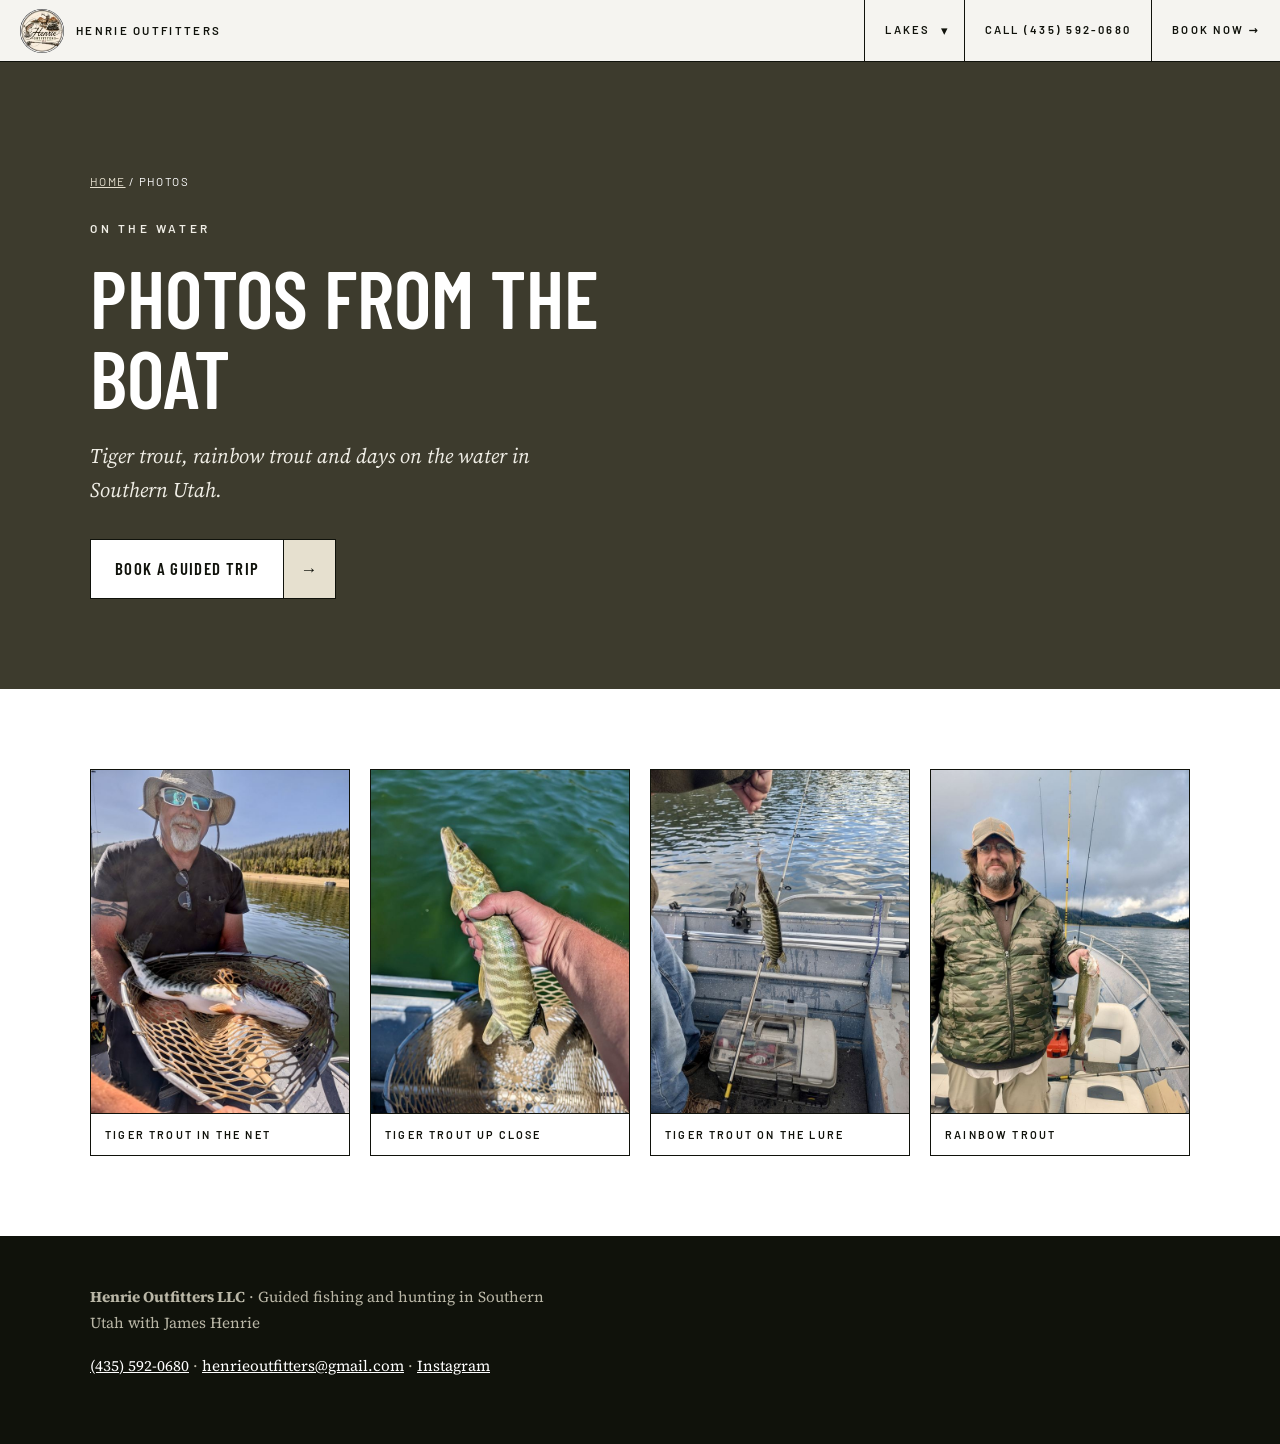
==== photos.html @ f4eaf7eb "Add photos page with trip photos, nav and footer links Co-Authored-By: Claude Sonnet 5.5 <noreply@an" ====
<!DOCTYPE html>
<html lang="en">
<head>
<meta charset="utf-8">
<meta name="viewport" content="width=device-width, initial-scale=1">
<title>Photos: Guided Fishing Trips in Southern Utah | Henrie Outfitters</title>
<meta name="description" content="Photos from guided fishing trips with Henrie Outfitters in Southern Utah: tiger trout, rainbow trout and days on the water.">
<link rel="canonical" href="https://firsttimemanager1-png.github.io/James/photos.html">
<meta property="og:type" content="website">
<meta property="og:site_name" content="Henrie Outfitters">
<meta property="og:title" content="Photos: Guided Fishing Trips in Southern Utah | Henrie Outfitters">
<meta property="og:description" content="Photos from guided fishing trips with Henrie Outfitters in Southern Utah: tiger trout, rainbow trout and days on the water.">
<meta property="og:url" content="https://firsttimemanager1-png.github.io/James/photos.html">
<meta property="og:image" content="https://firsttimemanager1-png.github.io/James/assets/photos/tiger-trout-net.jpg">
<meta name="twitter:card" content="summary_large_image">
<link rel="icon" href="assets/logo.png">
<link rel="preconnect" href="https://fonts.googleapis.com">
<link rel="preconnect" href="https://fonts.gstatic.com" crossorigin>
<link href="https://fonts.googleapis.com/css2?family=Barlow+Condensed:wght@500;600;700&family=Barlow:wght@500;600&family=Source+Serif+4:ital,opsz,wght@0,8..60,400;0,8..60,600;1,8..60,400&display=swap" rel="stylesheet">
<link rel="stylesheet" href="assets/lake.css">
<script type="application/ld+json">{"@context": "https://schema.org", "@type": "ImageGallery", "name": "Guided fishing trip photos", "url": "https://firsttimemanager1-png.github.io/James/photos.html", "about": "Guided fishing trips in Southern Utah with Henrie Outfitters", "image": [{"@type": "ImageObject", "contentUrl": "https://firsttimemanager1-png.github.io/James/assets/photos/tiger-trout-net.jpg", "caption": "Tiger trout in the net", "description": "Smiling angler in a bucket hat holding a landing net with a striped tiger trout, calm lake and forested hills behind"}, {"@type": "ImageObject", "contentUrl": "https://firsttimemanager1-png.github.io/James/assets/photos/tiger-trout-hand.jpg", "caption": "Tiger trout up close", "description": "Hand holding a tiger trout with green and gold tiger stripes above the water"}, {"@type": "ImageObject", "contentUrl": "https://firsttimemanager1-png.github.io/James/assets/photos/tiger-trout-lure.jpg", "caption": "Tiger trout on the lure", "description": "Tiger trout hanging from a fishing line with a lure in its mouth inside an aluminum fishing boat"}, {"@type": "ImageObject", "contentUrl": "https://firsttimemanager1-png.github.io/James/assets/photos/rainbow-trout.jpg", "caption": "Rainbow trout", "description": "Angler in a camouflage jacket holding a rainbow trout on a boat with fishing rods and mountains in the background"}]}</script><script type="application/ld+json">{"@context": "https://schema.org", "@type": "BreadcrumbList", "itemListElement": [{"@type": "ListItem", "position": 1, "name": "Henrie Outfitters", "item": "https://firsttimemanager1-png.github.io/James/"}, {"@type": "ListItem", "position": 2, "name": "Photos", "item": "https://firsttimemanager1-png.github.io/James/photos.html"}]}</script>
</head>
<body>
<header class="nav"><a class="brand" href="./"><img src="assets/logo.png" alt="Henrie Outfitters LLC logo" width="44" height="44">Henrie Outfitters</a>
<nav><div class="dd"><a class="ddlink" href="./#lakes">Lakes</a><button class="ddbtn" type="button" aria-label="Show all lakes" aria-expanded="false">&#9662;</button><div class="ddmenu"><a href="./#lakes">All lakes</a><a href="lakes/sand-hollow-reservoir.html">Sand Hollow Reservoir</a><a href="lakes/lake-powell.html">Lake Powell</a><a href="lakes/navajo-lake.html">Navajo Lake</a><a href="lakes/panguitch-lake.html">Panguitch Lake</a><a href="lakes/gunlock-reservoir.html">Gunlock Reservoir</a><a href="lakes/quail-creek-reservoir.html">Quail Creek Reservoir</a><a href="lakes/fish-lake.html">Fish Lake</a></div></div><a href="tel:+14355920680">Call (435) 592-0680</a><a class="book" href="./#contact">Book now &rarr;</a></nav></header>
<main>
<section class="hero"><div class="wrap">
<nav class="crumbs" aria-label="Breadcrumb"><a href="./">Home</a> / <span>Photos</span></nav>
<p class="kicker">On the water</p>
<h1>Photos from the boat</h1>
<p class="sub">Tiger trout, rainbow trout and days on the water in Southern Utah.</p>
<a class="btn" href="./#contact"><span>Book a guided trip</span><i>&rarr;</i></a>
</div></section>
<section><div class="wrap"><div class="photogrid"><figure><a href="assets/photos/tiger-trout-net.jpg"><img src="assets/photos/tiger-trout-net-sm.jpg" alt="Smiling angler in a bucket hat holding a landing net with a striped tiger trout, calm lake and forested hills behind" width="640" height="850" loading="lazy"></a><figcaption>Tiger trout in the net</figcaption></figure><figure><a href="assets/photos/tiger-trout-hand.jpg"><img src="assets/photos/tiger-trout-hand-sm.jpg" alt="Hand holding a tiger trout with green and gold tiger stripes above the water" width="640" height="850" loading="lazy"></a><figcaption>Tiger trout up close</figcaption></figure><figure><a href="assets/photos/tiger-trout-lure.jpg"><img src="assets/photos/tiger-trout-lure-sm.jpg" alt="Tiger trout hanging from a fishing line with a lure in its mouth inside an aluminum fishing boat" width="640" height="850" loading="lazy"></a><figcaption>Tiger trout on the lure</figcaption></figure><figure><a href="assets/photos/rainbow-trout.jpg"><img src="assets/photos/rainbow-trout-sm.jpg" alt="Angler in a camouflage jacket holding a rainbow trout on a boat with fishing rods and mountains in the background" width="640" height="850" loading="lazy"></a><figcaption>Rainbow trout</figcaption></figure></div></div></section>
</main>
<footer><div class="wrap"><p><strong>Henrie Outfitters LLC</strong> &middot; Guided fishing and hunting in Southern Utah with James Henrie</p>
<p><a href="tel:+14355920680">(435) 592-0680</a> &middot; <a href="mailto:henrieoutfitters@gmail.com">henrieoutfitters@gmail.com</a> &middot; <a href="https://www.instagram.com/henrieoutfitters/">Instagram</a></p></div></footer>
<script>document.querySelector(".ddbtn").addEventListener("click",function(){var d=this.parentNode,o=d.classList.toggle("open");this.setAttribute("aria-expanded",o)});document.addEventListener("click",function(e){var d=document.querySelector(".dd");if(d&&!d.contains(e.target)){d.classList.remove("open")}});</script>
</body>
</html>
---- assets/lake.css ----
:root{--olive:#55523f;--cream:#e6e0cf;--offwhite:#f5f4f0;--black:#10120b;--text:#3b3a31;--muted:#6f6d60;--rule:#cfcbbd;
--cond:'Barlow Condensed','Arial Narrow',sans-serif;--label:'Barlow',system-ui,sans-serif;--serif:'Source Serif 4',Georgia,serif}
*{box-sizing:border-box;margin:0;padding:0}
body{font-family:var(--serif);color:var(--text);background:#fff;line-height:1.65;font-size:18px;-webkit-font-smoothing:antialiased}
a{color:var(--olive)}
.wrap{width:min(1100px,100% - 48px);margin-inline:auto}
h1,h2{font-family:var(--cond);font-weight:600;text-transform:uppercase;line-height:1;color:var(--olive)}
h1{font-size:clamp(2.6rem,7vw,5rem);color:#fff;margin-bottom:22px;max-width:16ch}
h2{font-size:clamp(2rem,4vw,3rem);margin-bottom:22px}
p{margin-bottom:18px;max-width:60ch}
section{padding:80px 0}
.alt{background:var(--offwhite)}
.nav{position:sticky;top:0;z-index:10;background:var(--offwhite);border-bottom:1px solid var(--black);display:flex;justify-content:space-between;align-items:stretch;min-height:62px}
.brand{display:flex;align-items:center;gap:12px;padding:0 20px;font-family:var(--label);font-weight:600;font-size:.72rem;letter-spacing:.2em;text-transform:uppercase;color:var(--black);text-decoration:none}
.brand img{border-radius:50%}
.nav nav{display:flex;align-items:stretch}
.nav nav a{display:flex;align-items:center;padding:0 20px;border-left:1px solid var(--black);font-family:var(--label);font-weight:600;font-size:.7rem;letter-spacing:.2em;text-transform:uppercase;color:var(--black);text-decoration:none}
.nav nav a:hover{background:var(--olive);color:#fff}
.hero{background:#3d3b2d;color:#fff;padding:110px 0 90px}
.hero.photo{background:linear-gradient(0deg,rgba(16,18,11,.4),rgba(16,18,11,.4)),url("hero.jpg") center/cover,#3d3b2d}
.hero p{color:#f0eee6}
.hero .sub{font-size:1.3rem;max-width:44ch;margin-bottom:32px}
.kicker{font-family:var(--label);font-weight:600;font-size:.74rem;letter-spacing:.3em;text-transform:uppercase;color:var(--cream);margin-bottom:18px}
.crumbs{font-family:var(--label);font-size:.72rem;letter-spacing:.12em;text-transform:uppercase;margin-bottom:28px}
.crumbs a{color:var(--cream)}
.btn{display:inline-flex;align-items:stretch;border:1px solid var(--black);background:#fff;color:var(--black);font-family:var(--cond);font-weight:600;font-size:1.05rem;letter-spacing:.08em;text-transform:uppercase;text-decoration:none}
.btn span{padding:15px 24px;display:flex;align-items:center}
.btn i{font-style:normal;width:52px;display:grid;place-items:center;background:var(--cream);border-left:1px solid var(--black)}
.btn:hover i{background:var(--olive);color:#fff}
.two{display:grid;grid-template-columns:1.3fr 1fr;gap:64px}
.fish{list-style:none;display:flex;flex-wrap:wrap;gap:10px;margin-bottom:18px}
.fish li{font-family:var(--label);font-weight:600;font-size:.7rem;letter-spacing:.16em;text-transform:uppercase;border:1px solid var(--black);color:var(--black);padding:8px 14px;background:#fff}
.note{color:var(--muted);font-style:italic}
details{border-top:1px solid var(--black);padding:18px 0}
details:last-child{border-bottom:1px solid var(--black)}
summary{font-family:var(--cond);font-weight:600;font-size:1.5rem;text-transform:uppercase;color:var(--olive);cursor:pointer}
details p{margin:12px 0 0}
.others{list-style:none;display:grid;grid-template-columns:repeat(auto-fit,minmax(220px,1fr));gap:0 32px;margin-bottom:32px}
.others li{border-top:1px solid var(--rule);padding:14px 0}
.others a{font-family:var(--cond);font-weight:600;font-size:1.4rem;text-transform:uppercase;text-decoration:none}
footer{background:var(--black);color:#b9b6a6;padding:48px 0;font-size:.95rem}
footer a{color:#fff}
@media(max-width:820px){.two{grid-template-columns:1fr;gap:36px}section{padding:56px 0}.nav nav a:not(.book){display:none}.brand{padding:0 14px;font-size:.62rem}}
.know{margin:0 0 20px 1.2em}.know li{margin-bottom:8px}h3{font-family:var(--cond);font-weight:600;text-transform:uppercase;color:var(--olive);font-size:1.6rem;margin:26px 0 12px}.guide{color:var(--muted);font-size:.95rem;border-top:1px solid var(--rule);padding-top:18px;margin-top:26px}
.eyebrow{font-family:var(--label);font-weight:600;font-size:.7rem;letter-spacing:.24em;text-transform:uppercase;color:var(--muted);margin-bottom:10px}
.hero .sub{font-style:italic}
.dd{position:relative;display:flex;align-items:stretch;border-left:1px solid var(--black)}
.dd .ddlink{border-left:0!important;padding-right:6px!important}
.ddbtn{border:0;background:none;cursor:pointer;color:var(--black);font-size:.8rem;padding:0 16px 0 4px}
.ddbtn:hover{background:var(--olive);color:#fff}
.ddmenu{display:none;position:absolute;top:100%;right:0;min-width:270px;background:var(--offwhite);border:1px solid var(--black);z-index:20}
.dd:hover .ddmenu,.dd:focus-within .ddmenu,.dd.open .ddmenu{display:block}
.nav nav .ddmenu a{display:block;border-left:0;border-bottom:1px solid var(--rule);padding:14px 20px;font-size:.68rem}
.nav nav .ddmenu a:last-child{border-bottom:0}
.nav nav .ddmenu a[aria-current]{background:var(--cream)}
@media(max-width:820px){.nav nav .dd{display:flex}.nav nav .dd .ddlink{display:flex}.ddmenu{position:fixed;top:62px;left:0;right:0}}
.photogrid{display:grid;grid-template-columns:repeat(auto-fill,minmax(240px,1fr));gap:20px;align-items:start}
.photogrid figure{margin:0;border:1px solid var(--black);background:#fff}
.photogrid img{display:block;width:100%;height:auto}
.photogrid figcaption{font-family:var(--label);font-weight:600;font-size:.68rem;letter-spacing:.2em;text-transform:uppercase;color:var(--black);padding:12px 14px;border-top:1px solid var(--black)}
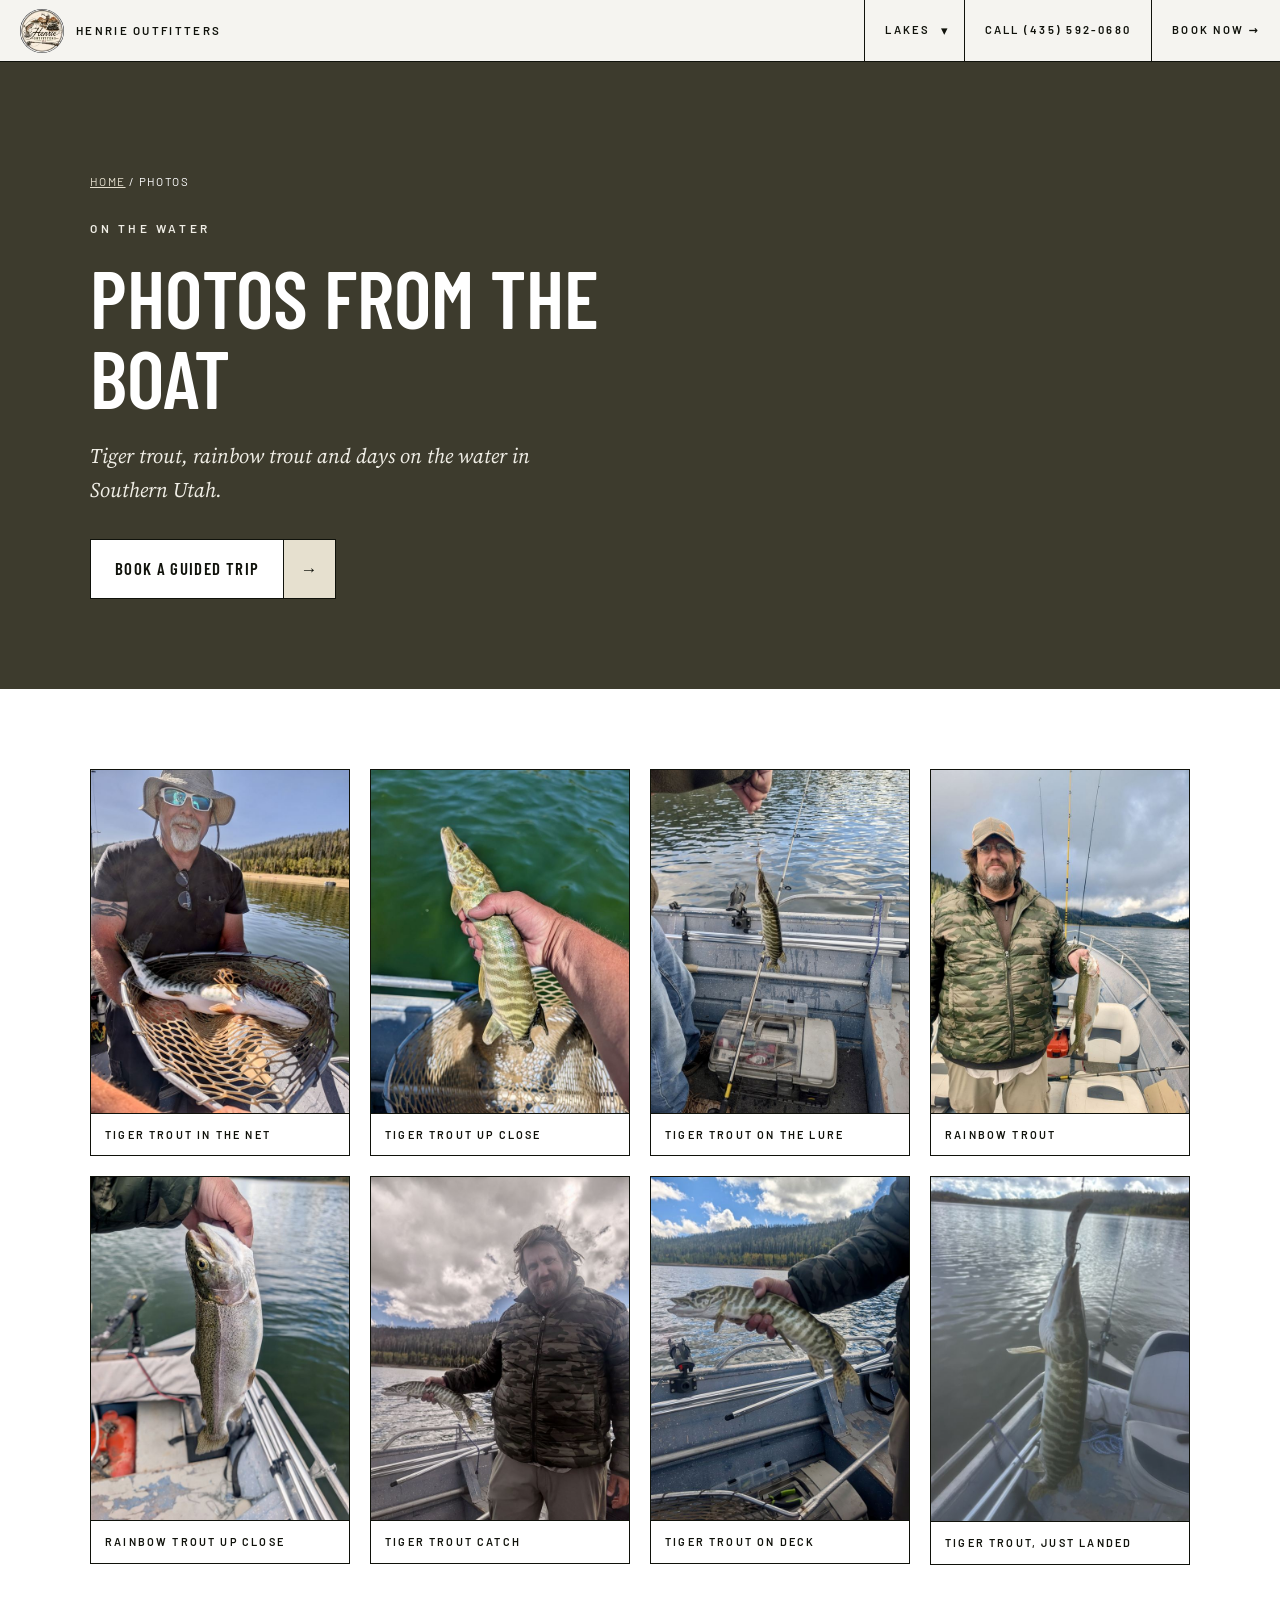
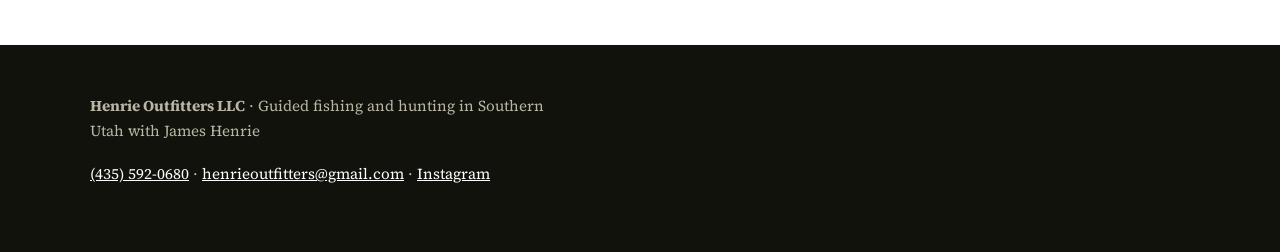
==== commit 9b293bdd: "Add four more photos to the photos page Co-Authored-By: Claude Sonnet 5.5 <noreply@anthropic.com> Cl" ====
--- a/photos.html
+++ b/photos.html
@@ -18,7 +18,7 @@
 <link rel="preconnect" href="https://fonts.gstatic.com" crossorigin>
 <link href="https://fonts.googleapis.com/css2?family=Barlow+Condensed:wght@500;600;700&family=Barlow:wght@500;600&family=Source+Serif+4:ital,opsz,wght@0,8..60,400;0,8..60,600;1,8..60,400&display=swap" rel="stylesheet">
 <link rel="stylesheet" href="assets/lake.css">
-<script type="application/ld+json">{"@context": "https://schema.org", "@type": "ImageGallery", "name": "Guided fishing trip photos", "url": "https://firsttimemanager1-png.github.io/James/photos.html", "about": "Guided fishing trips in Southern Utah with Henrie Outfitters", "image": [{"@type": "ImageObject", "contentUrl": "https://firsttimemanager1-png.github.io/James/assets/photos/tiger-trout-net.jpg", "caption": "Tiger trout in the net", "description": "Smiling angler in a bucket hat holding a landing net with a striped tiger trout, calm lake and forested hills behind"}, {"@type": "ImageObject", "contentUrl": "https://firsttimemanager1-png.github.io/James/assets/photos/tiger-trout-hand.jpg", "caption": "Tiger trout up close", "description": "Hand holding a tiger trout with green and gold tiger stripes above the water"}, {"@type": "ImageObject", "contentUrl": "https://firsttimemanager1-png.github.io/James/assets/photos/tiger-trout-lure.jpg", "caption": "Tiger trout on the lure", "description": "Tiger trout hanging from a fishing line with a lure in its mouth inside an aluminum fishing boat"}, {"@type": "ImageObject", "contentUrl": "https://firsttimemanager1-png.github.io/James/assets/photos/rainbow-trout.jpg", "caption": "Rainbow trout", "description": "Angler in a camouflage jacket holding a rainbow trout on a boat with fishing rods and mountains in the background"}]}</script><script type="application/ld+json">{"@context": "https://schema.org", "@type": "BreadcrumbList", "itemListElement": [{"@type": "ListItem", "position": 1, "name": "Henrie Outfitters", "item": "https://firsttimemanager1-png.github.io/James/"}, {"@type": "ListItem", "position": 2, "name": "Photos", "item": "https://firsttimemanager1-png.github.io/James/photos.html"}]}</script>
+<script type="application/ld+json">{"@context": "https://schema.org", "@type": "ImageGallery", "name": "Guided fishing trip photos", "url": "https://firsttimemanager1-png.github.io/James/photos.html", "about": "Guided fishing trips in Southern Utah with Henrie Outfitters", "image": [{"@type": "ImageObject", "contentUrl": "https://firsttimemanager1-png.github.io/James/assets/photos/tiger-trout-net.jpg", "caption": "Tiger trout in the net", "description": "Smiling angler in a bucket hat holding a landing net with a striped tiger trout, calm lake and forested hills behind"}, {"@type": "ImageObject", "contentUrl": "https://firsttimemanager1-png.github.io/James/assets/photos/tiger-trout-hand.jpg", "caption": "Tiger trout up close", "description": "Hand holding a tiger trout with green and gold tiger stripes above the water"}, {"@type": "ImageObject", "contentUrl": "https://firsttimemanager1-png.github.io/James/assets/photos/tiger-trout-lure.jpg", "caption": "Tiger trout on the lure", "description": "Tiger trout hanging from a fishing line with a lure in its mouth inside an aluminum fishing boat"}, {"@type": "ImageObject", "contentUrl": "https://firsttimemanager1-png.github.io/James/assets/photos/rainbow-trout.jpg", "caption": "Rainbow trout", "description": "Angler in a camouflage jacket holding a rainbow trout on a boat with fishing rods and mountains in the background"}, {"@type": "ImageObject", "contentUrl": "https://firsttimemanager1-png.github.io/James/assets/photos/rainbow-trout-closeup.jpg", "caption": "Rainbow trout up close", "description": "Close view of a rainbow trout with black spots and a pink stripe held over the water beside an aluminum fishing boat"}, {"@type": "ImageObject", "contentUrl": "https://firsttimemanager1-png.github.io/James/assets/photos/tiger-trout-guest.jpg", "caption": "Tiger trout catch", "description": "Bearded angler in a camouflage jacket holding a tiger trout on a boat under a cloudy sky with forested hills behind"}, {"@type": "ImageObject", "contentUrl": "https://firsttimemanager1-png.github.io/James/assets/photos/tiger-trout-boat.jpg", "caption": "Tiger trout on deck", "description": "Hand holding a striped tiger trout in an aluminum fishing boat with a forested shoreline and blue sky behind"}, {"@type": "ImageObject", "contentUrl": "https://firsttimemanager1-png.github.io/James/assets/photos/tiger-trout-hooked.jpg", "caption": "Tiger trout, just landed", "description": "Tiger trout hanging from a crankbait lure over a boat with calm water and forested hills in the background"}]}</script><script type="application/ld+json">{"@context": "https://schema.org", "@type": "BreadcrumbList", "itemListElement": [{"@type": "ListItem", "position": 1, "name": "Henrie Outfitters", "item": "https://firsttimemanager1-png.github.io/James/"}, {"@type": "ListItem", "position": 2, "name": "Photos", "item": "https://firsttimemanager1-png.github.io/James/photos.html"}]}</script>
 </head>
 <body>
 <header class="nav"><a class="brand" href="./"><img src="assets/logo.png" alt="Henrie Outfitters LLC logo" width="44" height="44">Henrie Outfitters</a>
@@ -31,7 +31,7 @@
 <p class="sub">Tiger trout, rainbow trout and days on the water in Southern Utah.</p>
 <a class="btn" href="./#contact"><span>Book a guided trip</span><i>&rarr;</i></a>
 </div></section>
-<section><div class="wrap"><div class="photogrid"><figure><a href="assets/photos/tiger-trout-net.jpg"><img src="assets/photos/tiger-trout-net-sm.jpg" alt="Smiling angler in a bucket hat holding a landing net with a striped tiger trout, calm lake and forested hills behind" width="640" height="850" loading="lazy"></a><figcaption>Tiger trout in the net</figcaption></figure><figure><a href="assets/photos/tiger-trout-hand.jpg"><img src="assets/photos/tiger-trout-hand-sm.jpg" alt="Hand holding a tiger trout with green and gold tiger stripes above the water" width="640" height="850" loading="lazy"></a><figcaption>Tiger trout up close</figcaption></figure><figure><a href="assets/photos/tiger-trout-lure.jpg"><img src="assets/photos/tiger-trout-lure-sm.jpg" alt="Tiger trout hanging from a fishing line with a lure in its mouth inside an aluminum fishing boat" width="640" height="850" loading="lazy"></a><figcaption>Tiger trout on the lure</figcaption></figure><figure><a href="assets/photos/rainbow-trout.jpg"><img src="assets/photos/rainbow-trout-sm.jpg" alt="Angler in a camouflage jacket holding a rainbow trout on a boat with fishing rods and mountains in the background" width="640" height="850" loading="lazy"></a><figcaption>Rainbow trout</figcaption></figure></div></div></section>
+<section><div class="wrap"><div class="photogrid"><figure><a href="assets/photos/tiger-trout-net.jpg"><img src="assets/photos/tiger-trout-net-sm.jpg" alt="Smiling angler in a bucket hat holding a landing net with a striped tiger trout, calm lake and forested hills behind" width="640" height="850" loading="lazy"></a><figcaption>Tiger trout in the net</figcaption></figure><figure><a href="assets/photos/tiger-trout-hand.jpg"><img src="assets/photos/tiger-trout-hand-sm.jpg" alt="Hand holding a tiger trout with green and gold tiger stripes above the water" width="640" height="850" loading="lazy"></a><figcaption>Tiger trout up close</figcaption></figure><figure><a href="assets/photos/tiger-trout-lure.jpg"><img src="assets/photos/tiger-trout-lure-sm.jpg" alt="Tiger trout hanging from a fishing line with a lure in its mouth inside an aluminum fishing boat" width="640" height="850" loading="lazy"></a><figcaption>Tiger trout on the lure</figcaption></figure><figure><a href="assets/photos/rainbow-trout.jpg"><img src="assets/photos/rainbow-trout-sm.jpg" alt="Angler in a camouflage jacket holding a rainbow trout on a boat with fishing rods and mountains in the background" width="640" height="850" loading="lazy"></a><figcaption>Rainbow trout</figcaption></figure><figure><a href="assets/photos/rainbow-trout-closeup.jpg"><img src="assets/photos/rainbow-trout-closeup-sm.jpg" alt="Close view of a rainbow trout with black spots and a pink stripe held over the water beside an aluminum fishing boat" width="640" height="850" loading="lazy"></a><figcaption>Rainbow trout up close</figcaption></figure><figure><a href="assets/photos/tiger-trout-guest.jpg"><img src="assets/photos/tiger-trout-guest-sm.jpg" alt="Bearded angler in a camouflage jacket holding a tiger trout on a boat under a cloudy sky with forested hills behind" width="640" height="850" loading="lazy"></a><figcaption>Tiger trout catch</figcaption></figure><figure><a href="assets/photos/tiger-trout-boat.jpg"><img src="assets/photos/tiger-trout-boat-sm.jpg" alt="Hand holding a striped tiger trout in an aluminum fishing boat with a forested shoreline and blue sky behind" width="640" height="850" loading="lazy"></a><figcaption>Tiger trout on deck</figcaption></figure><figure><a href="assets/photos/tiger-trout-hooked.jpg"><img src="assets/photos/tiger-trout-hooked-sm.jpg" alt="Tiger trout hanging from a crankbait lure over a boat with calm water and forested hills in the background" width="640" height="850" loading="lazy"></a><figcaption>Tiger trout, just landed</figcaption></figure></div></div></section>
 </main>
 <footer><div class="wrap"><p><strong>Henrie Outfitters LLC</strong> &middot; Guided fishing and hunting in Southern Utah with James Henrie</p>
 <p><a href="tel:+14355920680">(435) 592-0680</a> &middot; <a href="mailto:henrieoutfitters@gmail.com">henrieoutfitters@gmail.com</a> &middot; <a href="https://www.instagram.com/henrieoutfitters/">Instagram</a></p></div></footer>
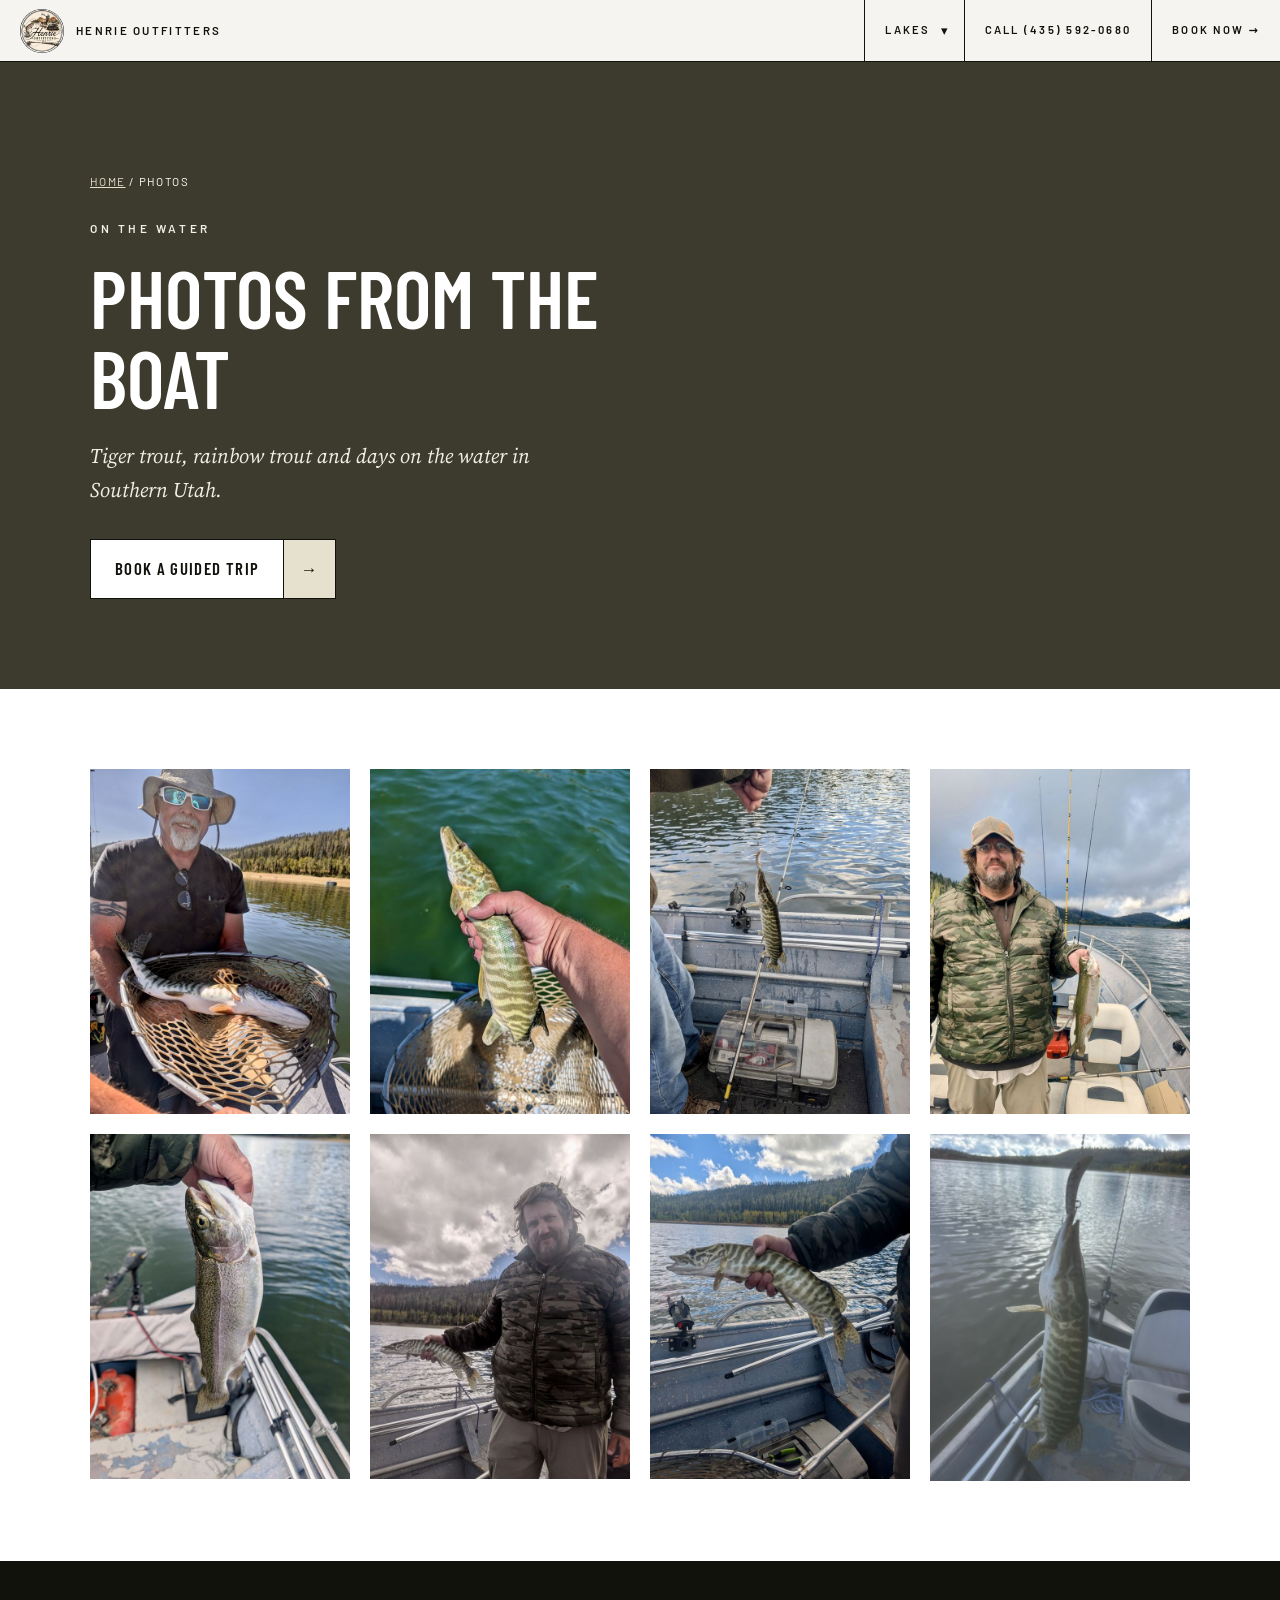
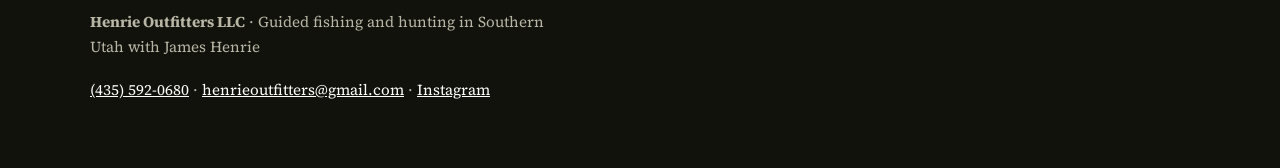
==== commit e9dc4be6: "Remove captions under photos and keep mobile nav on one line Co-Authored-By: Claude Sonnet 5.5 <nore" ====
--- a/photos.html
+++ b/photos.html
@@ -31,7 +31,7 @@
 <p class="sub">Tiger trout, rainbow trout and days on the water in Southern Utah.</p>
 <a class="btn" href="./#contact"><span>Book a guided trip</span><i>&rarr;</i></a>
 </div></section>
-<section><div class="wrap"><div class="photogrid"><figure><a href="assets/photos/tiger-trout-net.jpg"><img src="assets/photos/tiger-trout-net-sm.jpg" alt="Smiling angler in a bucket hat holding a landing net with a striped tiger trout, calm lake and forested hills behind" width="640" height="850" loading="lazy"></a><figcaption>Tiger trout in the net</figcaption></figure><figure><a href="assets/photos/tiger-trout-hand.jpg"><img src="assets/photos/tiger-trout-hand-sm.jpg" alt="Hand holding a tiger trout with green and gold tiger stripes above the water" width="640" height="850" loading="lazy"></a><figcaption>Tiger trout up close</figcaption></figure><figure><a href="assets/photos/tiger-trout-lure.jpg"><img src="assets/photos/tiger-trout-lure-sm.jpg" alt="Tiger trout hanging from a fishing line with a lure in its mouth inside an aluminum fishing boat" width="640" height="850" loading="lazy"></a><figcaption>Tiger trout on the lure</figcaption></figure><figure><a href="assets/photos/rainbow-trout.jpg"><img src="assets/photos/rainbow-trout-sm.jpg" alt="Angler in a camouflage jacket holding a rainbow trout on a boat with fishing rods and mountains in the background" width="640" height="850" loading="lazy"></a><figcaption>Rainbow trout</figcaption></figure><figure><a href="assets/photos/rainbow-trout-closeup.jpg"><img src="assets/photos/rainbow-trout-closeup-sm.jpg" alt="Close view of a rainbow trout with black spots and a pink stripe held over the water beside an aluminum fishing boat" width="640" height="850" loading="lazy"></a><figcaption>Rainbow trout up close</figcaption></figure><figure><a href="assets/photos/tiger-trout-guest.jpg"><img src="assets/photos/tiger-trout-guest-sm.jpg" alt="Bearded angler in a camouflage jacket holding a tiger trout on a boat under a cloudy sky with forested hills behind" width="640" height="850" loading="lazy"></a><figcaption>Tiger trout catch</figcaption></figure><figure><a href="assets/photos/tiger-trout-boat.jpg"><img src="assets/photos/tiger-trout-boat-sm.jpg" alt="Hand holding a striped tiger trout in an aluminum fishing boat with a forested shoreline and blue sky behind" width="640" height="850" loading="lazy"></a><figcaption>Tiger trout on deck</figcaption></figure><figure><a href="assets/photos/tiger-trout-hooked.jpg"><img src="assets/photos/tiger-trout-hooked-sm.jpg" alt="Tiger trout hanging from a crankbait lure over a boat with calm water and forested hills in the background" width="640" height="850" loading="lazy"></a><figcaption>Tiger trout, just landed</figcaption></figure></div></div></section>
+<section><div class="wrap"><div class="photogrid"><figure><a href="assets/photos/tiger-trout-net.jpg"><img src="assets/photos/tiger-trout-net-sm.jpg" alt="Smiling angler in a bucket hat holding a landing net with a striped tiger trout, calm lake and forested hills behind" width="640" height="850" loading="lazy"></a></figure><figure><a href="assets/photos/tiger-trout-hand.jpg"><img src="assets/photos/tiger-trout-hand-sm.jpg" alt="Hand holding a tiger trout with green and gold tiger stripes above the water" width="640" height="850" loading="lazy"></a></figure><figure><a href="assets/photos/tiger-trout-lure.jpg"><img src="assets/photos/tiger-trout-lure-sm.jpg" alt="Tiger trout hanging from a fishing line with a lure in its mouth inside an aluminum fishing boat" width="640" height="850" loading="lazy"></a></figure><figure><a href="assets/photos/rainbow-trout.jpg"><img src="assets/photos/rainbow-trout-sm.jpg" alt="Angler in a camouflage jacket holding a rainbow trout on a boat with fishing rods and mountains in the background" width="640" height="850" loading="lazy"></a></figure><figure><a href="assets/photos/rainbow-trout-closeup.jpg"><img src="assets/photos/rainbow-trout-closeup-sm.jpg" alt="Close view of a rainbow trout with black spots and a pink stripe held over the water beside an aluminum fishing boat" width="640" height="850" loading="lazy"></a></figure><figure><a href="assets/photos/tiger-trout-guest.jpg"><img src="assets/photos/tiger-trout-guest-sm.jpg" alt="Bearded angler in a camouflage jacket holding a tiger trout on a boat under a cloudy sky with forested hills behind" width="640" height="850" loading="lazy"></a></figure><figure><a href="assets/photos/tiger-trout-boat.jpg"><img src="assets/photos/tiger-trout-boat-sm.jpg" alt="Hand holding a striped tiger trout in an aluminum fishing boat with a forested shoreline and blue sky behind" width="640" height="850" loading="lazy"></a></figure><figure><a href="assets/photos/tiger-trout-hooked.jpg"><img src="assets/photos/tiger-trout-hooked-sm.jpg" alt="Tiger trout hanging from a crankbait lure over a boat with calm water and forested hills in the background" width="640" height="850" loading="lazy"></a></figure></div></div></section>
 </main>
 <footer><div class="wrap"><p><strong>Henrie Outfitters LLC</strong> &middot; Guided fishing and hunting in Southern Utah with James Henrie</p>
 <p><a href="tel:+14355920680">(435) 592-0680</a> &middot; <a href="mailto:henrieoutfitters@gmail.com">henrieoutfitters@gmail.com</a> &middot; <a href="https://www.instagram.com/henrieoutfitters/">Instagram</a></p></div></footer>
--- a/assets/lake.css
+++ b/assets/lake.css
@@ -58,3 +58,6 @@
 .photogrid figure{margin:0;border:1px solid var(--black);background:#fff}
 .photogrid img{display:block;width:100%;height:auto}
 .photogrid figcaption{font-family:var(--label);font-weight:600;font-size:.68rem;letter-spacing:.2em;text-transform:uppercase;color:var(--black);padding:12px 14px;border-top:1px solid var(--black)}
+.nav nav a,.nav .brand{white-space:nowrap}
+.photogrid figure{border:0;background:none}
+@media(max-width:820px){.brand{white-space:normal}.nav nav a{padding:0 14px}.ddbtn{padding:0 12px 0 2px}}
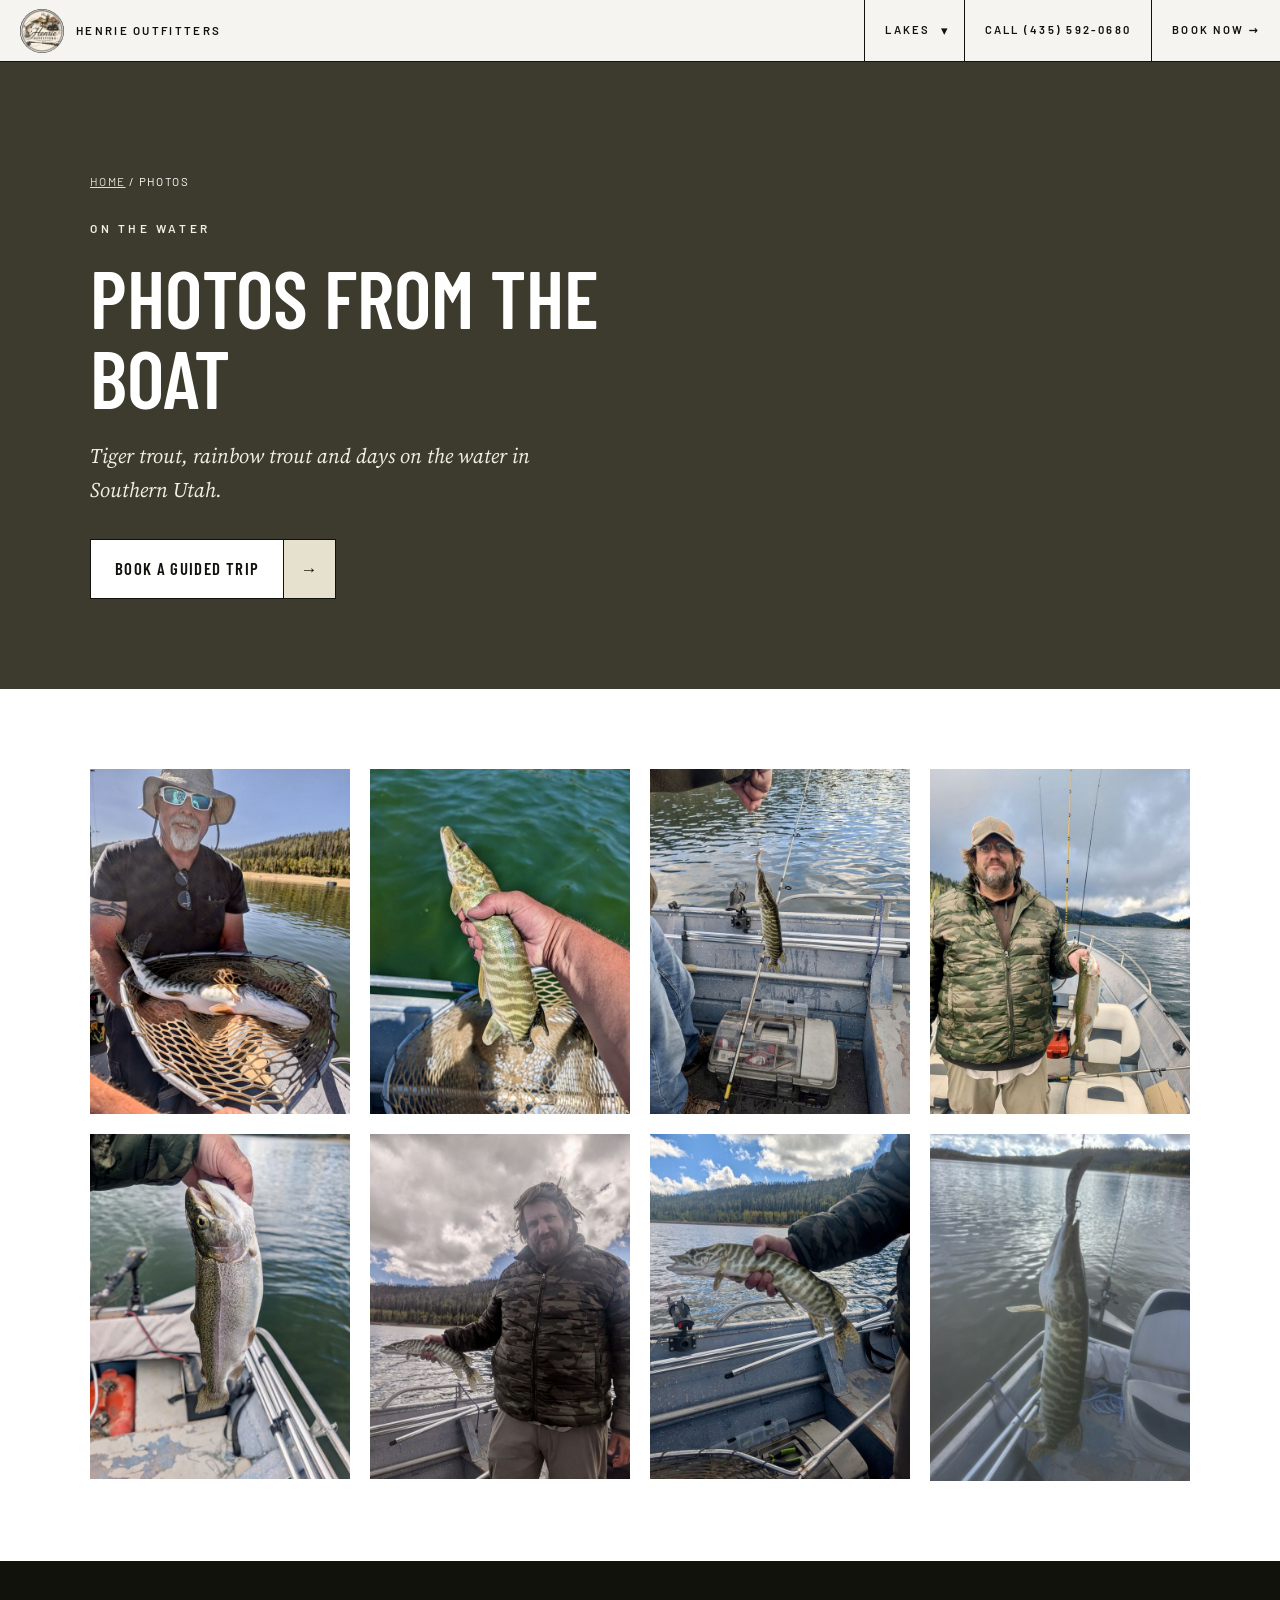
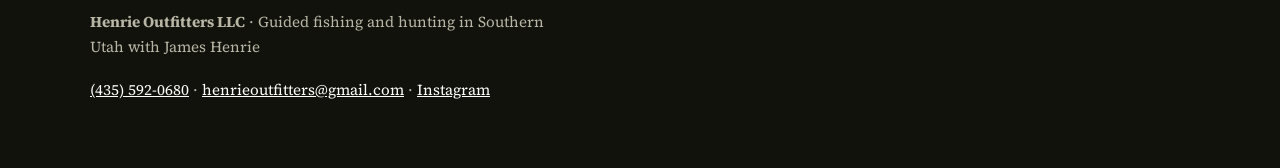
==== commit 0552bf6f: "Speed: move embedded images to optimized files, lazy-load, preload hero, remove unused assets Co-Aut" ====
--- a/photos.html
+++ b/photos.html
@@ -13,7 +13,7 @@
 <meta property="og:url" content="https://firsttimemanager1-png.github.io/James/photos.html">
 <meta property="og:image" content="https://firsttimemanager1-png.github.io/James/assets/photos/tiger-trout-net.jpg">
 <meta name="twitter:card" content="summary_large_image">
-<link rel="icon" href="assets/logo.png">
+<link rel="icon" href="assets/logo-96.webp" type="image/webp">
 <link rel="preconnect" href="https://fonts.googleapis.com">
 <link rel="preconnect" href="https://fonts.gstatic.com" crossorigin>
 <link href="https://fonts.googleapis.com/css2?family=Barlow+Condensed:wght@500;600;700&family=Barlow:wght@500;600&family=Source+Serif+4:ital,opsz,wght@0,8..60,400;0,8..60,600;1,8..60,400&display=swap" rel="stylesheet">
@@ -21,7 +21,7 @@
 <script type="application/ld+json">{"@context": "https://schema.org", "@type": "ImageGallery", "name": "Guided fishing trip photos", "url": "https://firsttimemanager1-png.github.io/James/photos.html", "about": "Guided fishing trips in Southern Utah with Henrie Outfitters", "image": [{"@type": "ImageObject", "contentUrl": "https://firsttimemanager1-png.github.io/James/assets/photos/tiger-trout-net.jpg", "caption": "Tiger trout in the net", "description": "Smiling angler in a bucket hat holding a landing net with a striped tiger trout, calm lake and forested hills behind"}, {"@type": "ImageObject", "contentUrl": "https://firsttimemanager1-png.github.io/James/assets/photos/tiger-trout-hand.jpg", "caption": "Tiger trout up close", "description": "Hand holding a tiger trout with green and gold tiger stripes above the water"}, {"@type": "ImageObject", "contentUrl": "https://firsttimemanager1-png.github.io/James/assets/photos/tiger-trout-lure.jpg", "caption": "Tiger trout on the lure", "description": "Tiger trout hanging from a fishing line with a lure in its mouth inside an aluminum fishing boat"}, {"@type": "ImageObject", "contentUrl": "https://firsttimemanager1-png.github.io/James/assets/photos/rainbow-trout.jpg", "caption": "Rainbow trout", "description": "Angler in a camouflage jacket holding a rainbow trout on a boat with fishing rods and mountains in the background"}, {"@type": "ImageObject", "contentUrl": "https://firsttimemanager1-png.github.io/James/assets/photos/rainbow-trout-closeup.jpg", "caption": "Rainbow trout up close", "description": "Close view of a rainbow trout with black spots and a pink stripe held over the water beside an aluminum fishing boat"}, {"@type": "ImageObject", "contentUrl": "https://firsttimemanager1-png.github.io/James/assets/photos/tiger-trout-guest.jpg", "caption": "Tiger trout catch", "description": "Bearded angler in a camouflage jacket holding a tiger trout on a boat under a cloudy sky with forested hills behind"}, {"@type": "ImageObject", "contentUrl": "https://firsttimemanager1-png.github.io/James/assets/photos/tiger-trout-boat.jpg", "caption": "Tiger trout on deck", "description": "Hand holding a striped tiger trout in an aluminum fishing boat with a forested shoreline and blue sky behind"}, {"@type": "ImageObject", "contentUrl": "https://firsttimemanager1-png.github.io/James/assets/photos/tiger-trout-hooked.jpg", "caption": "Tiger trout, just landed", "description": "Tiger trout hanging from a crankbait lure over a boat with calm water and forested hills in the background"}]}</script><script type="application/ld+json">{"@context": "https://schema.org", "@type": "BreadcrumbList", "itemListElement": [{"@type": "ListItem", "position": 1, "name": "Henrie Outfitters", "item": "https://firsttimemanager1-png.github.io/James/"}, {"@type": "ListItem", "position": 2, "name": "Photos", "item": "https://firsttimemanager1-png.github.io/James/photos.html"}]}</script>
 </head>
 <body>
-<header class="nav"><a class="brand" href="./"><img src="assets/logo.png" alt="Henrie Outfitters LLC logo" width="44" height="44">Henrie Outfitters</a>
+<header class="nav"><a class="brand" href="./"><img src="assets/logo-96.webp" alt="Henrie Outfitters LLC logo" width="44" height="44">Henrie Outfitters</a>
 <nav><div class="dd"><a class="ddlink" href="./#lakes">Lakes</a><button class="ddbtn" type="button" aria-label="Show all lakes" aria-expanded="false">&#9662;</button><div class="ddmenu"><a href="./#lakes">All lakes</a><a href="lakes/sand-hollow-reservoir.html">Sand Hollow Reservoir</a><a href="lakes/lake-powell.html">Lake Powell</a><a href="lakes/navajo-lake.html">Navajo Lake</a><a href="lakes/panguitch-lake.html">Panguitch Lake</a><a href="lakes/gunlock-reservoir.html">Gunlock Reservoir</a><a href="lakes/quail-creek-reservoir.html">Quail Creek Reservoir</a><a href="lakes/fish-lake.html">Fish Lake</a></div></div><a href="tel:+14355920680">Call (435) 592-0680</a><a class="book" href="./#contact">Book now &rarr;</a></nav></header>
 <main>
 <section class="hero"><div class="wrap">
